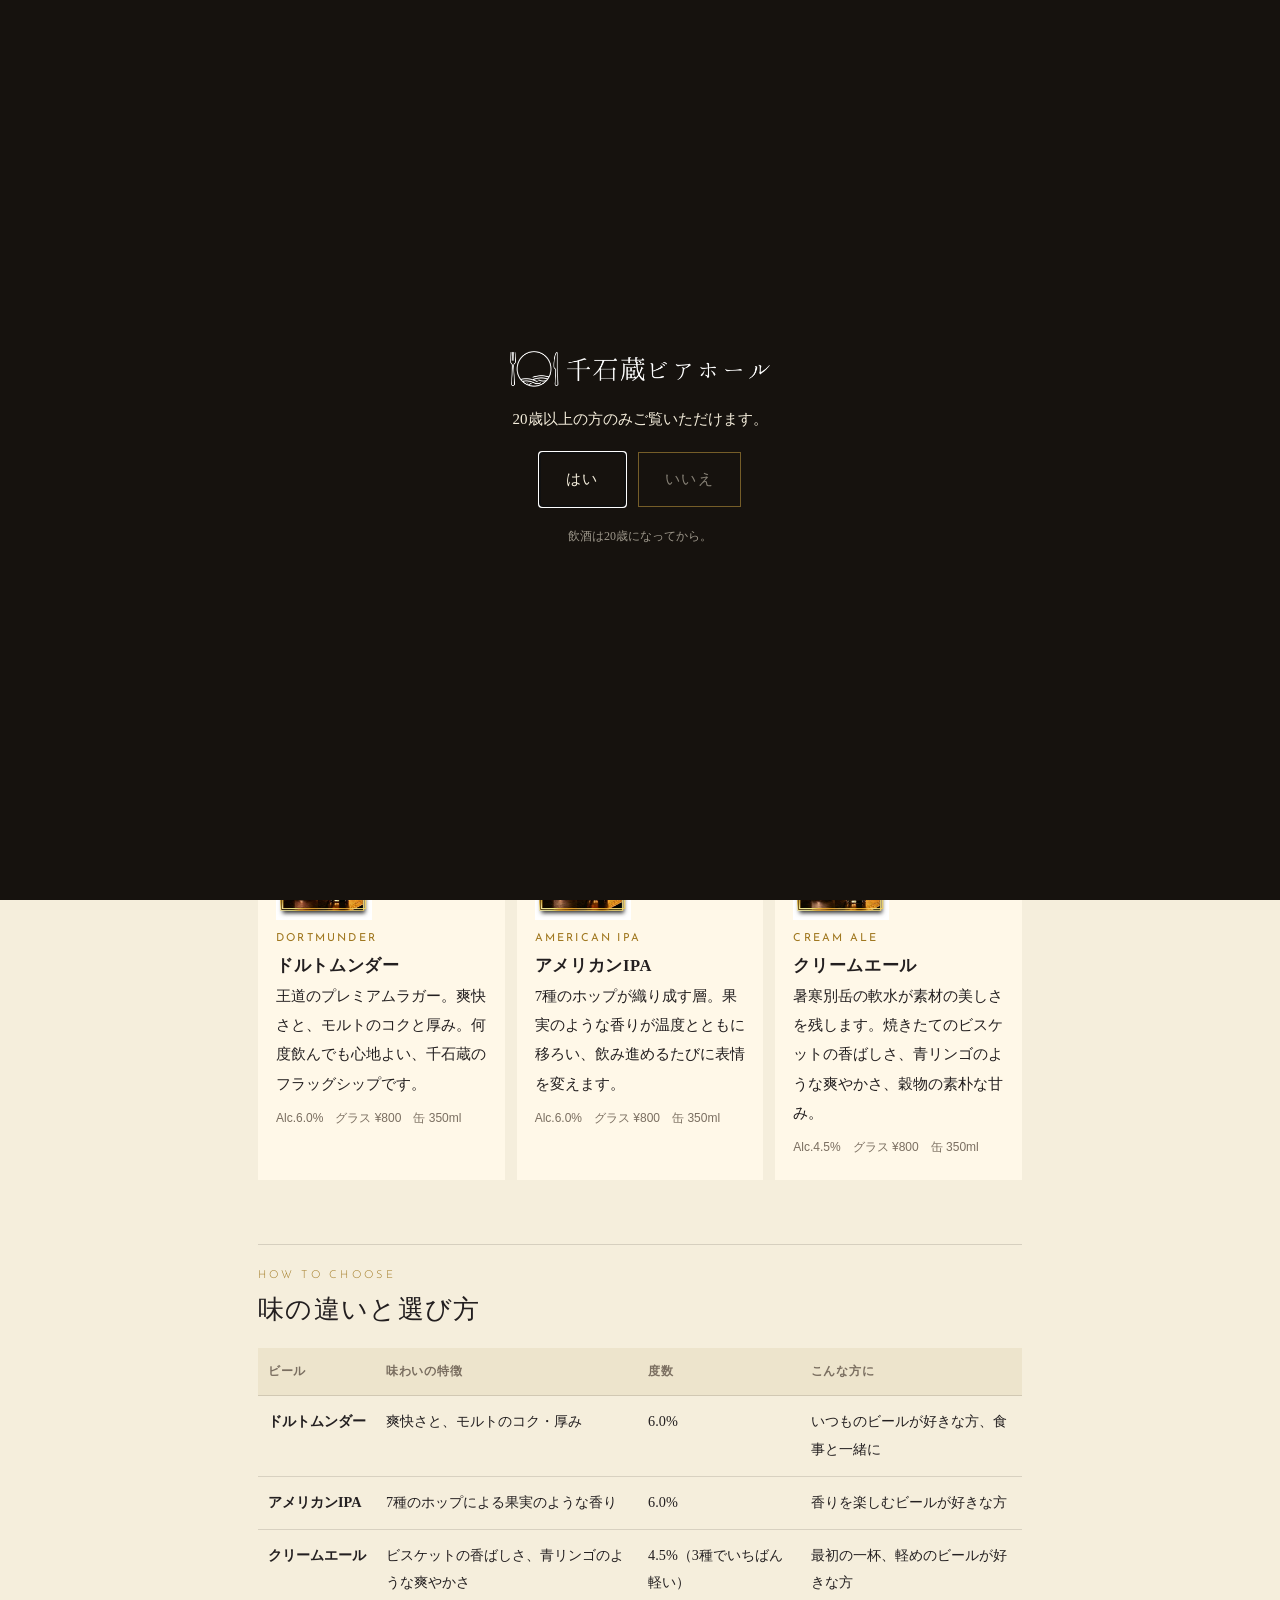
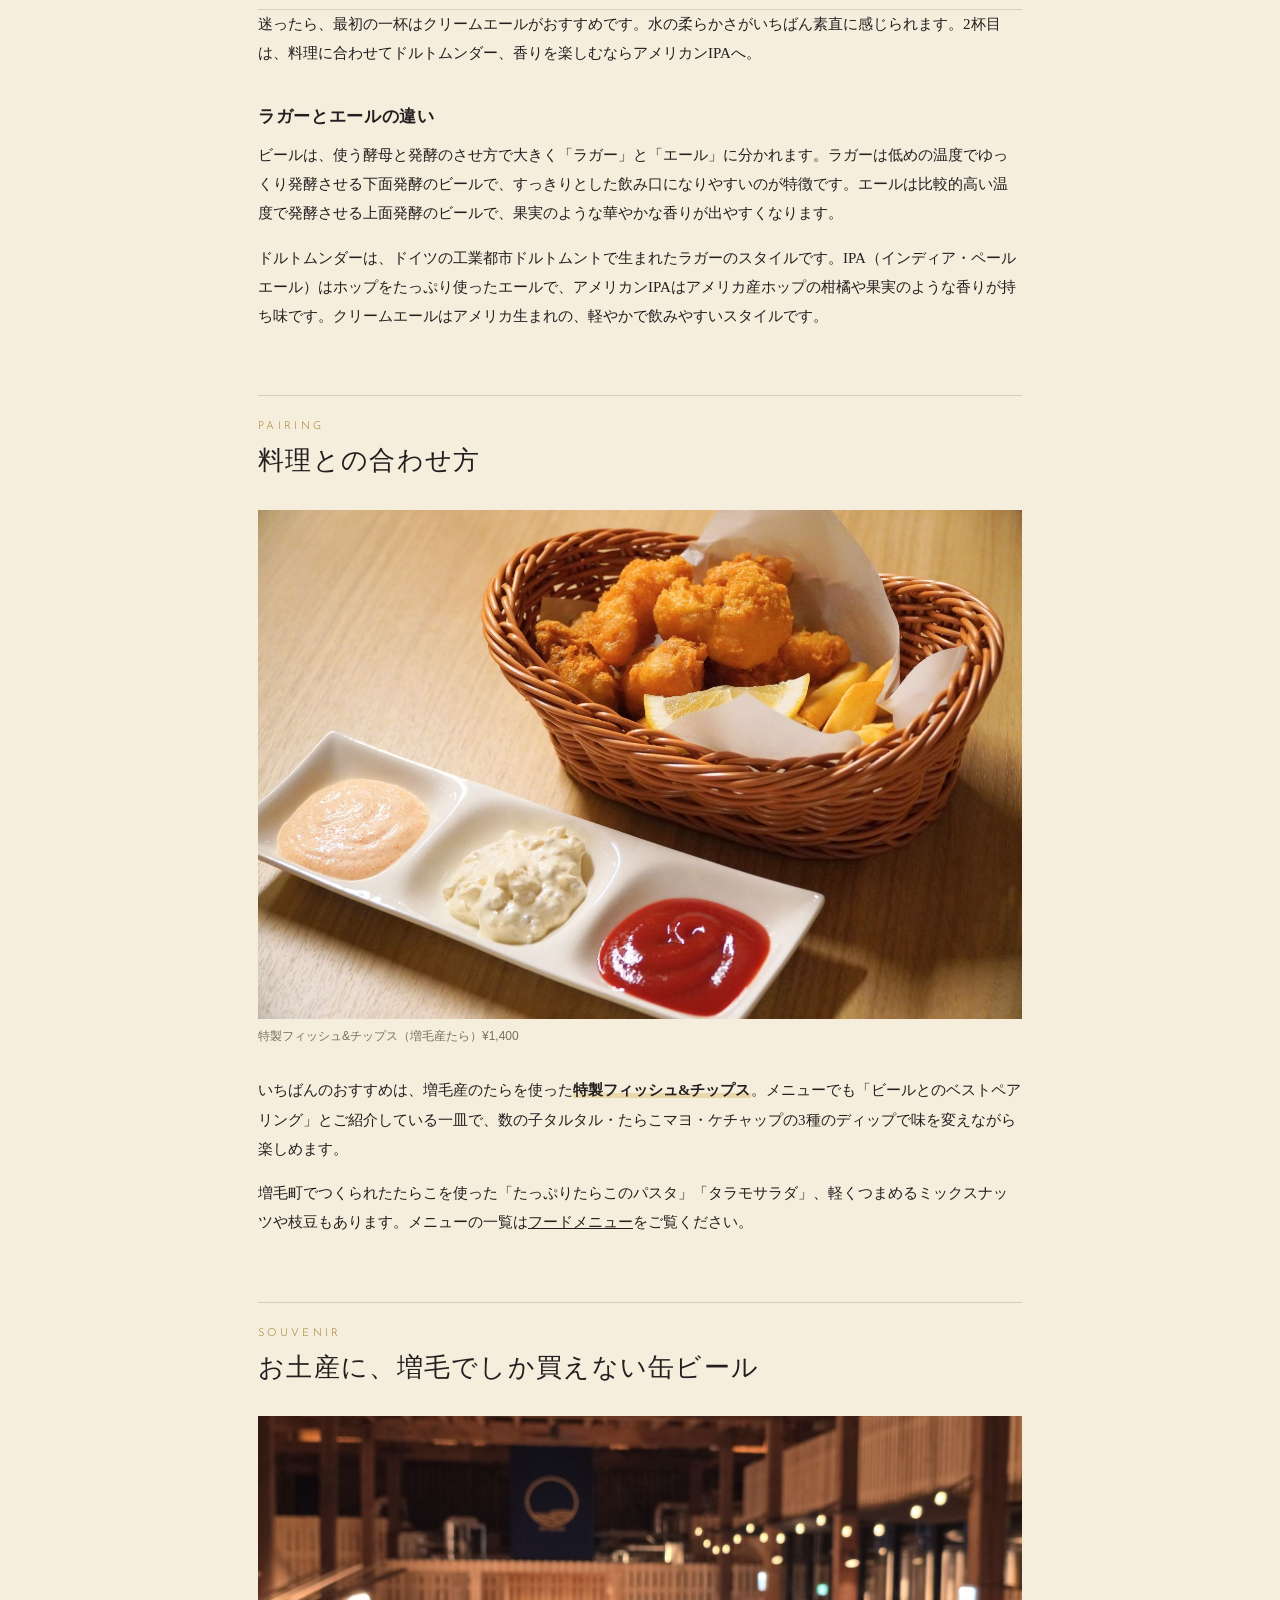
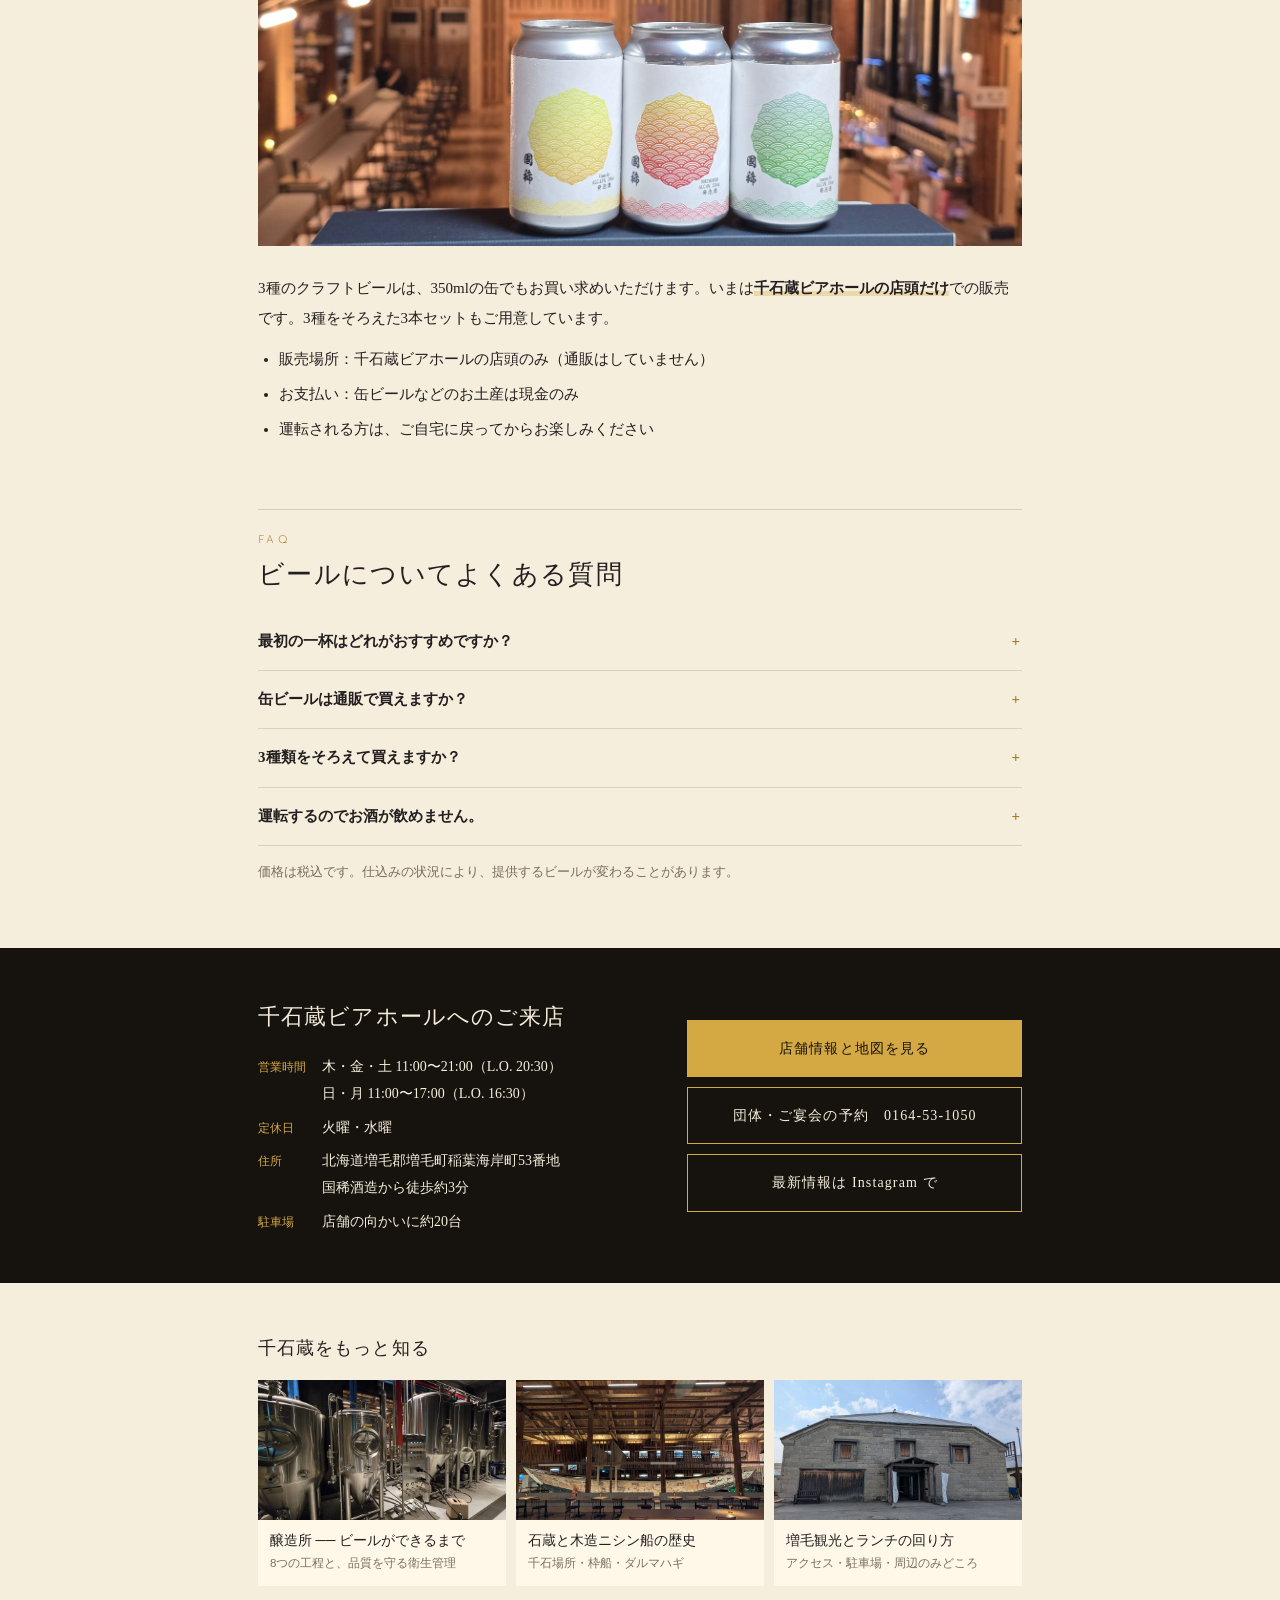
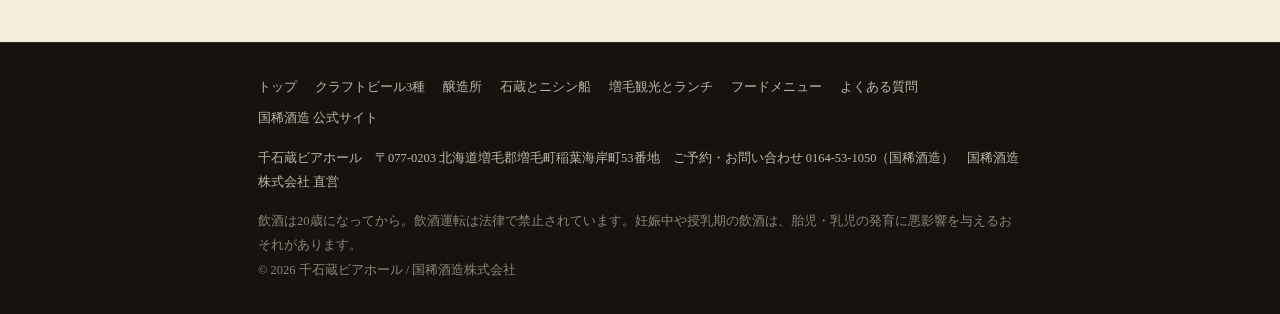
==== beer/index.html @ a8ae3a68 "下層ページ4枚（ビール・醸造所・石蔵の歴史・増毛観光）とトップからの入口を追加 Co-Authored-By: Claude Opus 5.5 <noreply@anthropic.com>" ====
<!DOCTYPE html>
<html lang="ja">
<head>
  <meta charset="UTF-8">
  <meta name="viewport" content="width=device-width, initial-scale=1.0">
  <title>千石蔵のクラフトビール3種の違いと選び方｜増毛の地ビール・お土産｜千石蔵ビアホール</title>
  <meta name="description" content="増毛町・千石蔵ビアホールのクラフトビール3種（ドルトムンダー・アメリカンIPA・クリームエール）の味の違いと選び方。ラガーとエールの違い、最初の一杯のおすすめ、フードとの合わせ方、お土産の缶ビール（店頭限定）まで。">
  <link rel="canonical" href="https://kunimare-craftbeer.com/beer/">
  <meta name="robots" content="noindex, nofollow, noimageindex">
  <meta name="theme-color" content="#16120e">
  <meta name="format-detection" content="telephone=no">
  <meta property="og:type" content="article">
  <meta property="og:site_name" content="千石蔵ビアホール">
  <meta property="og:locale" content="ja_JP">
  <meta property="og:url" content="https://kunimare-craftbeer.com/beer/">
  <meta property="og:title" content="千石蔵のクラフトビール3種の違いと選び方｜増毛の地ビール・お土産｜千石蔵ビアホール">
  <meta property="og:description" content="増毛町・千石蔵ビアホールのクラフトビール3種（ドルトムンダー・アメリカンIPA・クリームエール）の味の違いと選び方。ラガーとエールの違い、最初の一杯のおすすめ、フードとの合わせ方、お土産の缶ビール（店頭限定）まで。">
  <meta property="og:image" content="https://kunimare-craftbeer.com/img/pour-glass.jpg">
  <meta name="twitter:card" content="summary_large_image">
  <link rel="icon" type="image/png" sizes="48x48" href="../img/favicon-48.png">
  <link rel="apple-touch-icon" href="../img/apple-touch-icon.png">
  <script>try{if(sessionStorage.getItem('ageVerified'))document.documentElement.classList.add('age-ok')}catch(e){}</script>
  <link rel="preconnect" href="https://fonts.googleapis.com">
  <link rel="preconnect" href="https://fonts.gstatic.com" crossorigin>
  <link href="https://fonts.googleapis.com/css2?family=EB+Garamond:wght@400;500&family=Josefin+Sans:wght@300&display=swap" rel="stylesheet">
  <link rel="stylesheet" href="../css/sub.css">
  <script type="application/ld+json">
{
  "@context": "https://schema.org",
  "@graph": [
    {
      "@type": "Article",
      "@id": "https://kunimare-craftbeer.com/beer/#article",
      "headline": "千石蔵のクラフトビール3種 ── 味の違いと選び方",
      "description": "増毛町・千石蔵ビアホールのクラフトビール3種（ドルトムンダー・アメリカンIPA・クリームエール）の味の違いと選び方。ラガーとエールの違い、最初の一杯のおすすめ、フードとの合わせ方、お土産の缶ビール（店頭限定）まで。",
      "image": "https://kunimare-craftbeer.com/img/pour-glass.jpg",
      "inLanguage": "ja",
      "datePublished": "2026-10-27",
      "dateModified": "2026-10-27",
      "mainEntityOfPage": "https://kunimare-craftbeer.com/beer/",
      "author": {
        "@id": "https://kunimare-craftbeer.com/#kunimare"
      },
      "publisher": {
        "@id": "https://kunimare-craftbeer.com/#kunimare"
      },
      "about": {
        "@id": "https://kunimare-craftbeer.com/#beerhall"
      }
    },
    {
      "@type": "BreadcrumbList",
      "itemListElement": [
        {
          "@type": "ListItem",
          "position": 1,
          "name": "千石蔵ビアホール",
          "item": "https://kunimare-craftbeer.com/"
        },
        {
          "@type": "ListItem",
          "position": 2,
          "name": "千石蔵のクラフトビール3種の違いと選び方",
          "item": "https://kunimare-craftbeer.com/beer/"
        }
      ]
    },
    {
      "@type": "Organization",
      "@id": "https://kunimare-craftbeer.com/#kunimare",
      "name": "国稀酒造株式会社",
      "url": "https://www.kunimare.co.jp/"
    },
    {
      "@type": [
        "BarOrPub",
        "Brewery"
      ],
      "@id": "https://kunimare-craftbeer.com/#beerhall",
      "name": "千石蔵ビアホール",
      "url": "https://kunimare-craftbeer.com/",
      "telephone": "+81-164-53-1050",
      "address": {
        "@type": "PostalAddress",
        "postalCode": "077-0203",
        "addressRegion": "北海道",
        "addressLocality": "増毛郡増毛町",
        "streetAddress": "稲葉海岸町53番地",
        "addressCountry": "JP"
      }
    },
    {
      "@type": "FAQPage",
      "@id": "https://kunimare-craftbeer.com/beer/#faq",
      "mainEntity": [
        {
          "@type": "Question",
          "name": "最初の一杯はどれがおすすめですか？",
          "acceptedAnswer": {
            "@type": "Answer",
            "text": "迷ったらクリームエールをどうぞ。アルコール度数4.5%と3種でいちばん軽く、国稀の日本酒と同じ暑寒別岳の伏流水の柔らかさが感じられます。"
          }
        },
        {
          "@type": "Question",
          "name": "缶ビールは通販で買えますか？",
          "acceptedAnswer": {
            "@type": "Answer",
            "text": "現在、缶ビールは千石蔵ビアホールの店頭でのみ販売しています。お土産は現金でのお支払いです。"
          }
        },
        {
          "@type": "Question",
          "name": "3種類をそろえて買えますか？",
          "acceptedAnswer": {
            "@type": "Answer",
            "text": "3種をそろえた3本セットをご用意しています。"
          }
        },
        {
          "@type": "Question",
          "name": "運転するのでお酒が飲めません。",
          "acceptedAnswer": {
            "@type": "Answer",
            "text": "ソフトクリームやコーヒー、ソフトドリンクをご用意しています。缶ビールをお土産にお持ち帰りいただくのもおすすめです。"
          }
        }
      ]
    }
  ]
}
  </script>
</head>
<body>

<div id="age-gate" role="dialog" aria-modal="true" aria-label="年齢確認">
  <img src="../img/logo-white.png" width="493" height="67" alt="千石蔵ビアホール">
  <p>20歳以上の方のみご覧いただけます。</p>
  <div class="btns"><button type="button" id="age-yes">はい</button><button type="button" id="age-no">いいえ</button></div>
  <small>飲酒は20歳になってから。</small>
</div>

<header class="sub-header">
  <a class="sub-header__logo" href="../"><img src="../img/logo-white.png" width="493" height="67" alt="千石蔵ビアホール トップへ"></a>
  <nav class="sub-nav" id="sub-nav" aria-label="サイト内">
    <a href="../beer/" aria-current="page">クラフトビール3種</a>
    <a href="../brewery/">醸造所</a>
    <a href="../history/">石蔵とニシン船</a>
    <a href="../mashike/">増毛観光とランチ</a>
    <a href="../#shop">店舗情報</a>
  </nav>
  <button type="button" class="sub-burger" id="sub-burger" aria-label="メニューを開く" aria-expanded="false" aria-controls="sub-nav"><span></span><span></span><span></span></button>
</header>

<main>
<section class="sub-hero">
  <img src="../img/pour-glass.jpg" alt="" width="1600" height="900" fetchpriority="high">
  <div class="sub-hero__inner">
    <p class="sub-hero__label">Craft Beer</p>
    <h1>千石蔵のクラフトビール3種<br>味の違いと選び方<small>ドルトムンダー・アメリカンIPA・クリームエール</small></h1>
  </div>
</section>

<nav class="crumb" aria-label="パンくずリスト">
  <ol><li><a href="../">千石蔵ビアホール</a></li><li aria-current="page">クラフトビール3種</li></ol>
</nav>

<article class="article">
<p class="lead">千石蔵ビアホールのクラフトビールは、店内の醸造所で仕込んでいる3種類です。どれも国稀の日本酒と同じ<strong>暑寒別岳の伏流水</strong>で醸しています。このページでは、3種の味の違いと選び方、料理との合わせ方、お土産の缶ビールをまとめました。</p>

<h2><span class="en">Three Beers</span>3種のクラフトビール</h2>
<div class="beer3">
  <article>
    <img src="../img/label-dortmunder.png" width="378" height="378" alt="ドルトムンダーのラベル" loading="lazy">
    <p class="style">Dortmunder</p>
    <h3>ドルトムンダー</h3>
    <p>王道のプレミアムラガー。爽快さと、モルトのコクと厚み。何度飲んでも心地よい、千石蔵のフラッグシップです。</p>
    <p class="spec">Alc.6.0%　グラス ¥800　缶 350ml</p>
  </article>
  <article>
    <img src="../img/label-ipa.png" width="378" height="378" alt="アメリカンIPAのラベル" loading="lazy">
    <p class="style">American IPA</p>
    <h3>アメリカンIPA</h3>
    <p>7種のホップが織り成す層。果実のような香りが温度とともに移ろい、飲み進めるたびに表情を変えます。</p>
    <p class="spec">Alc.6.0%　グラス ¥800　缶 350ml</p>
  </article>
  <article>
    <img src="../img/label-cream-ale.png" width="378" height="378" alt="クリームエールのラベル" loading="lazy">
    <p class="style">Cream Ale</p>
    <h3>クリームエール</h3>
    <p>暑寒別岳の軟水が素材の美しさを残します。焼きたてのビスケットの香ばしさ、青リンゴのような爽やかさ、穀物の素朴な甘み。</p>
    <p class="spec">Alc.4.5%　グラス ¥800　缶 350ml</p>
  </article>
</div>

<h2><span class="en">How to Choose</span>味の違いと選び方</h2>
<table class="tbl tbl--stack">
  <thead><tr><th>ビール</th><th>味わいの特徴</th><th>度数</th><th>こんな方に</th></tr></thead>
  <tbody>
    <tr><th>ドルトムンダー</th><td data-l="特徴">爽快さと、モルトのコク・厚み</td><td data-l="度数">6.0%</td><td data-l="こんな方に">いつものビールが好きな方、食事と一緒に</td></tr>
    <tr><th>アメリカンIPA</th><td data-l="特徴">7種のホップによる果実のような香り</td><td data-l="度数">6.0%</td><td data-l="こんな方に">香りを楽しむビールが好きな方</td></tr>
    <tr><th>クリームエール</th><td data-l="特徴">ビスケットの香ばしさ、青リンゴのような爽やかさ</td><td data-l="度数">4.5%（3種でいちばん軽い）</td><td data-l="こんな方に">最初の一杯、軽めのビールが好きな方</td></tr>
  </tbody>
</table>
<p>迷ったら、最初の一杯はクリームエールがおすすめです。水の柔らかさがいちばん素直に感じられます。2杯目は、料理に合わせてドルトムンダー、香りを楽しむならアメリカンIPAへ。</p>

<h3>ラガーとエールの違い</h3>
<p>ビールは、使う酵母と発酵のさせ方で大きく「ラガー」と「エール」に分かれます。ラガーは低めの温度でゆっくり発酵させる下面発酵のビールで、すっきりとした飲み口になりやすいのが特徴です。エールは比較的高い温度で発酵させる上面発酵のビールで、果実のような華やかな香りが出やすくなります。</p>
<p>ドルトムンダーは、ドイツの工業都市ドルトムントで生まれたラガーのスタイルです。IPA（インディア・ペールエール）はホップをたっぷり使ったエールで、アメリカンIPAはアメリカ産ホップの柑橘や果実のような香りが持ち味です。クリームエールはアメリカ生まれの、軽やかで飲みやすいスタイルです。</p>

<h2><span class="en">Pairing</span>料理との合わせ方</h2>
<figure>
  <img src="../img/fish-and-chips-table.jpg" width="1500" height="1000" alt="増毛産たらの特製フィッシュ&amp;チップスと3種のディップ" loading="lazy">
  <figcaption>特製フィッシュ&amp;チップス（増毛産たら）¥1,400</figcaption>
</figure>
<p>いちばんのおすすめは、増毛産のたらを使った<strong>特製フィッシュ&amp;チップス</strong>。メニューでも「ビールとのベストペアリング」とご紹介している一皿で、数の子タルタル・たらこマヨ・ケチャップの3種のディップで味を変えながら楽しめます。</p>
<p>増毛町でつくられたたらこを使った「たっぷりたらこのパスタ」「タラモサラダ」、軽くつまめるミックスナッツや枝豆もあります。メニューの一覧は<a href="../#food">フードメニュー</a>をご覧ください。</p>

<h2><span class="en">Souvenir</span>お土産に、増毛でしか買えない缶ビール</h2>
<figure>
  <img src="../img/can-3set.jpg" width="1600" height="901" alt="千石蔵ビアホールの店内を背に並ぶ国稀クラフトビール350ml缶3種" loading="lazy">
</figure>
<p>3種のクラフトビールは、350mlの缶でもお買い求めいただけます。いまは<strong>千石蔵ビアホールの店頭だけ</strong>での販売です。3種をそろえた3本セットもご用意しています。</p>
<ul class="dots">
  <li>販売場所：千石蔵ビアホールの店頭のみ（通販はしていません）</li>
  <li>お支払い：缶ビールなどのお土産は現金のみ</li>
  <li>運転される方は、ご自宅に戻ってからお楽しみください</li>
</ul>

<h2><span class="en">FAQ</span>ビールについてよくある質問</h2>
<div class="qa">
  <details><summary>最初の一杯はどれがおすすめですか？</summary><p>迷ったらクリームエールをどうぞ。アルコール度数4.5%と3種でいちばん軽く、国稀の日本酒と同じ暑寒別岳の伏流水の柔らかさが感じられます。</p></details>
  <details><summary>缶ビールは通販で買えますか？</summary><p>現在、缶ビールは千石蔵ビアホールの店頭でのみ販売しています。お土産は現金でのお支払いです。</p></details>
  <details><summary>3種類をそろえて買えますか？</summary><p>3種をそろえた3本セットをご用意しています。</p></details>
  <details><summary>運転するのでお酒が飲めません。</summary><p>ソフトクリームやコーヒー、ソフトドリンクをご用意しています。缶ビールをお土産にお持ち帰りいただくのもおすすめです。</p></details>
</div>

<p class="note">価格は税込です。仕込みの状況により、提供するビールが変わることがあります。</p>
</article>

<section class="visit" aria-labelledby="visit-title">
  <div class="visit__inner">
    <div>
      <h2 id="visit-title">千石蔵ビアホールへのご来店</h2>
      <dl>
        <dt>営業時間</dt><dd>木・金・土 11:00〜21:00（L.O. 20:30）<br>日・月 11:00〜17:00（L.O. 16:30）</dd>
        <dt>定休日</dt><dd>火曜・水曜</dd>
        <dt>住所</dt><dd>北海道増毛郡増毛町稲葉海岸町53番地<br>国稀酒造から徒歩約3分</dd>
        <dt>駐車場</dt><dd>店舗の向かいに約20台</dd>
      </dl>
    </div>
    <div class="visit__btns">
      <a class="btn btn--fill" href="../#shop">店舗情報と地図を見る</a>
      <a class="btn" href="tel:0164531050">団体・ご宴会の予約　0164-53-1050</a>
      <a class="btn" href="https://www.instagram.com/sengokura_bierhall/" target="_blank" rel="noopener">最新情報は Instagram で</a>
    </div>
  </div>
</section>

<section class="related" aria-labelledby="related-title">
  <h2 id="related-title">千石蔵をもっと知る</h2>
  <ul>
    <li><a href="../brewery/"><img src="../img/brewery-1886.jpg" alt="" width="640" height="360" loading="lazy"><span>醸造所 ── ビールができるまで<small>8つの工程と、品質を守る衛生管理</small></span></a></li>
    <li><a href="../history/"><img src="../img/space-herring-boat.jpg" alt="" width="640" height="360" loading="lazy"><span>石蔵と木造ニシン船の歴史<small>千石場所・枠船・ダルマハギ</small></span></a></li>
    <li><a href="../mashike/"><img src="../img/space-exterior.jpg" alt="" width="640" height="360" loading="lazy"><span>増毛観光とランチの回り方<small>アクセス・駐車場・周辺のみどころ</small></span></a></li>
  </ul>
</section>
</main>

<footer class="sub-footer">
  <div class="sub-footer__inner">
    <nav aria-label="フッター">
      <a href="../">トップ</a>
      <a href="../beer/">クラフトビール3種</a>
      <a href="../brewery/">醸造所</a>
      <a href="../history/">石蔵とニシン船</a>
      <a href="../mashike/">増毛観光とランチ</a>
      <a href="../#food">フードメニュー</a>
      <a href="../#faq">よくある質問</a>
      <a href="https://kunimare.co.jp" target="_blank" rel="noopener">国稀酒造 公式サイト</a>
    </nav>
    <p>千石蔵ビアホール　〒077-0203 北海道増毛郡増毛町稲葉海岸町53番地　ご予約・お問い合わせ 0164-53-1050（国稀酒造）　国稀酒造株式会社 直営</p>
    <p class="legal">飲酒は20歳になってから。飲酒運転は法律で禁止されています。妊娠中や授乳期の飲酒は、胎児・乳児の発育に悪影響を与えるおそれがあります。<br>© 2026 千石蔵ビアホール / 国稀酒造株式会社</p>
  </div>
</footer>
<script src="../js/sub.js"></script>
</body>
</html>
---- css/sub.css ----
/* 下層ページ（beer / brewery / history / mashike）共通。色と書体はトップの :root に合わせる */
*, *::before, *::after { box-sizing: border-box; margin: 0; padding: 0; }
html { font-size: 15px; scroll-behavior: smooth; }
:root {
  --cream: #f5eedc;
  --cream-dark: #ede4cc;
  --ink: #231f20;
  --ink-mid: #3a3228;
  --ink-light: #7a6e60;
  --gold: #d4a843;
  --gold-dark: #a07820;
  --panel-dark: #16120e;
  --f-serif: 'Hiragino Mincho ProN', 'Yu Mincho', '游明朝', 'MS Mincho', serif;
  --f-display: 'EB Garamond', 'Hiragino Mincho ProN', Georgia, serif;
  --f-label: 'Josefin Sans', 'Gill Sans', 'Optima', sans-serif;
  --f-sans: '游ゴシック体', 'Yu Gothic', 'Hiragino Kaku Gothic ProN', sans-serif;
  --inner: 860px;
  --pad-x: clamp(16px, 5vw, 48px);
}
body {
  font-family: var(--f-serif);
  background: var(--cream);
  color: var(--ink);
  line-height: 1.95;
  overflow-x: hidden;
  -webkit-font-smoothing: antialiased;
}
img { max-width: 100%; height: auto; display: block; }
a { color: inherit; }
button { border: none; background: none; cursor: pointer; font: inherit; color: inherit; }

/* ── header ── */
.sub-header {
  position: sticky; top: 0; z-index: 50;
  display: flex; align-items: center; justify-content: space-between; gap: 16px;
  padding: 12px var(--pad-x);
  background: rgba(22,18,14,.96);
  color: var(--cream);
}
.sub-header__logo img { width: 170px; }
.sub-nav { display: flex; gap: 22px; font-size: 13px; letter-spacing: .08em; }
.sub-nav a { text-decoration: none; opacity: .85; }
.sub-nav a:hover, .sub-nav a[aria-current="page"] { opacity: 1; color: var(--gold); }
.sub-burger { display: none; width: 40px; height: 40px; position: relative; }
.sub-burger span { position: absolute; left: 9px; right: 9px; height: 1px; background: var(--cream); transition: transform .3s, opacity .3s; }
.sub-burger span:nth-child(1) { top: 13px; } .sub-burger span:nth-child(2) { top: 20px; } .sub-burger span:nth-child(3) { top: 27px; }
.menu-open .sub-burger span:nth-child(1) { transform: translateY(7px) rotate(45deg); }
.menu-open .sub-burger span:nth-child(2) { opacity: 0; }
.menu-open .sub-burger span:nth-child(3) { transform: translateY(-7px) rotate(-45deg); }
@media (max-width: 860px) {
  .sub-burger { display: block; }
  .sub-nav {
    display: none; position: absolute; top: 100%; left: 0; right: 0;
    flex-direction: column; gap: 0; background: var(--panel-dark); padding: 8px var(--pad-x) 20px;
  }
  .menu-open .sub-nav { display: flex; }
  .sub-nav a { padding: 12px 0; border-bottom: 1px solid rgba(245,238,220,.12); font-size: 15px; }
}

/* ── hero ── */
.sub-hero { position: relative; min-height: 46vh; display: flex; align-items: flex-end; color: var(--cream); background: var(--panel-dark); }
.sub-hero img { position: absolute; inset: 0; width: 100%; height: 100%; object-fit: cover; opacity: .55; }
.sub-hero__inner { position: relative; width: 100%; max-width: var(--inner); margin: 0 auto; padding: 96px var(--pad-x) 40px; }
.sub-hero__label { font-family: var(--f-label); font-weight: 300; font-size: 11px; letter-spacing: .3em; text-transform: uppercase; color: var(--gold); }
.sub-hero h1 { font-weight: 500; font-size: clamp(24px, 4.4vw, 38px); line-height: 1.5; letter-spacing: .06em; margin-top: 10px; }
.sub-hero h1 small { display: block; font-size: .5em; letter-spacing: .1em; opacity: .85; margin-top: 6px; }

/* ── breadcrumb ── */
.crumb { max-width: var(--inner); margin: 0 auto; padding: 14px var(--pad-x) 0; font-family: var(--f-sans); font-size: 12px; color: var(--ink-light); }
.crumb ol { list-style: none; display: flex; flex-wrap: wrap; gap: 4px; }
.crumb li + li::before { content: "›"; margin-right: 4px; }
.crumb a { text-decoration: none; border-bottom: 1px solid rgba(160,120,32,.4); }

/* ── article ── */
.article { max-width: var(--inner); margin: 0 auto; padding: 32px var(--pad-x) 64px; }
.article .lead { font-size: 1.12rem; line-height: 2.05; margin-bottom: 8px; }
.article h2 {
  font-weight: 500; font-size: clamp(20px, 3vw, 26px); line-height: 1.55; letter-spacing: .05em;
  margin: 64px 0 18px; padding-top: 22px; border-top: 1px solid rgba(35,31,32,.15);
}
.article h2 .en { display: block; font-family: var(--f-label); font-weight: 300; font-size: 11px; letter-spacing: .3em; text-transform: uppercase; color: var(--gold-dark); margin-bottom: 6px; }
.article h3 { font-weight: 600; font-size: 1.1rem; margin: 32px 0 8px; letter-spacing: .04em; }
.article p + p { margin-top: 1em; }
.article ul.dots, .article ol.steps { margin: 12px 0 0 1.4em; }
.article ul.dots li, .article ol.steps li { margin-top: 6px; }
.article figure { margin: 28px 0; }
.article figcaption { font-family: var(--f-sans); font-size: 12px; color: var(--ink-light); margin-top: 6px; }
.article .two-img { display: grid; grid-template-columns: 1fr 1fr; gap: 8px; margin: 28px 0; }
.article .two-img figure { margin: 0; }
.article .note { font-family: var(--f-sans); font-size: 12.5px; color: var(--ink-light); margin-top: 14px; }
.article strong { font-weight: 600; background: linear-gradient(transparent 70%, rgba(212,168,67,.32) 70%); }

/* 表：スマホでは横スクロールにせず縦積み */
.tbl { width: 100%; border-collapse: collapse; margin-top: 16px; font-size: .95rem; }
.tbl th, .tbl td { border-bottom: 1px solid rgba(35,31,32,.14); padding: 12px 10px; text-align: left; vertical-align: top; }
.tbl thead th { font-family: var(--f-sans); font-size: 12px; font-weight: 600; color: var(--ink-light); letter-spacing: .06em; background: var(--cream-dark); }
.tbl tbody th { font-weight: 600; white-space: nowrap; }
@media (max-width: 640px) {
  .tbl--stack thead { display: none; }
  .tbl--stack tr { display: block; padding: 10px 0; border-bottom: 1px solid rgba(35,31,32,.14); }
  .tbl--stack th, .tbl--stack td { display: block; border: 0; padding: 3px 0; white-space: normal; }
  .tbl--stack td[data-l]::before { content: attr(data-l) "："; font-family: var(--f-sans); font-size: 12px; color: var(--ink-light); }
  .article .two-img { grid-template-columns: 1fr; }
}

/* 工程 */
.flow { list-style: none; counter-reset: flow; margin-top: 18px; }
.flow li { counter-increment: flow; position: relative; padding: 14px 0 14px 54px; border-bottom: 1px solid rgba(35,31,32,.12); }
.flow li::before {
  content: counter(flow, decimal-leading-zero); position: absolute; left: 0; top: 14px;
  font-family: var(--f-display); font-size: 24px; line-height: 1; color: var(--gold-dark);
}
.flow b { font-weight: 600; }
.flow .tmp { font-family: var(--f-sans); font-size: 12px; color: var(--ink-light); margin-left: 6px; }
.flow .divide { background: rgba(212,168,67,.14); padding-right: 10px; }

/* 数字 */
.nums { display: grid; grid-template-columns: repeat(auto-fit, minmax(170px, 1fr)); gap: 10px; margin-top: 18px; }
.num { background: var(--panel-dark); color: var(--cream); padding: 18px 16px; }
.num b { display: block; font-family: var(--f-display); font-weight: 500; font-size: 28px; color: var(--gold); line-height: 1.2; }
.num span { font-size: 13px; }

/* ビールのカード */
.beer3 { display: grid; grid-template-columns: repeat(3, 1fr); gap: 12px; margin-top: 18px; }
.beer3 article { background: #fff8e8; padding: 20px 18px; }
.beer3 img { width: 96px; margin-bottom: 8px; }
.beer3 h3 { margin: 0; }
.beer3 .style { font-family: var(--f-label); font-size: 11px; letter-spacing: .2em; text-transform: uppercase; color: var(--gold-dark); }
.beer3 .spec { font-family: var(--f-sans); font-size: 12px; color: var(--ink-light); margin-top: 8px; }
@media (max-width: 760px) { .beer3 { grid-template-columns: 1fr; } }

/* 回り方 */
.route { list-style: none; margin-top: 18px; border-left: 2px solid var(--gold); padding-left: 22px; }
.route li { position: relative; padding-bottom: 22px; }
.route li::before { content: ""; position: absolute; left: -29px; top: 9px; width: 12px; height: 12px; border-radius: 50%; background: var(--cream); border: 2px solid var(--gold-dark); }
.route li.here::before { background: var(--gold); }
.route b { font-weight: 600; }

/* よくある質問 */
.qa details { border-bottom: 1px solid rgba(35,31,32,.14); padding: 14px 0; }
.qa summary { cursor: pointer; font-weight: 600; list-style: none; padding-right: 24px; position: relative; }
.qa summary::-webkit-details-marker { display: none; }
.qa summary::after { content: "+"; position: absolute; right: 2px; top: 0; color: var(--gold-dark); }
.qa details[open] summary::after { content: "−"; }
.qa details p { margin-top: 8px; }

/* 来店案内（各ページの終わり＝転換先） */
.visit { background: var(--panel-dark); color: var(--cream); }
.visit__inner { max-width: var(--inner); margin: 0 auto; padding: 48px var(--pad-x); display: grid; grid-template-columns: 1.2fr 1fr; gap: 28px; align-items: center; }
.visit h2 { font-weight: 500; font-size: 22px; letter-spacing: .05em; }
.visit dl { display: grid; grid-template-columns: auto 1fr; gap: 6px 16px; margin-top: 14px; font-size: 14px; }
.visit dt { color: var(--gold); font-family: var(--f-sans); font-size: 12px; padding-top: 3px; }
.visit__btns { display: grid; gap: 10px; }
.btn { display: block; text-align: center; text-decoration: none; padding: 14px 16px; border: 1px solid var(--gold); letter-spacing: .08em; font-size: 14px; }
.btn--fill { background: var(--gold); color: var(--panel-dark); }
.btn:hover { background: rgba(212,168,67,.18); }
.btn--fill:hover { background: #e8c668; }
@media (max-width: 760px) { .visit__inner { grid-template-columns: 1fr; } }

/* 関連ページ（テーマのまとまりを内部リンクでつなぐ） */
.related { max-width: var(--inner); margin: 0 auto; padding: 48px var(--pad-x) 56px; }
.related h2 { font-weight: 500; font-size: 18px; letter-spacing: .06em; margin-bottom: 14px; }
.related ul { list-style: none; display: grid; grid-template-columns: repeat(auto-fit, minmax(190px, 1fr)); gap: 10px; }
.related a { display: block; text-decoration: none; background: #fff8e8; height: 100%; }
.related img { aspect-ratio: 16 / 9; object-fit: cover; width: 100%; }
.related span { display: block; padding: 10px 12px 14px; font-size: 14px; line-height: 1.6; }
.related small { display: block; font-family: var(--f-sans); font-size: 11.5px; color: var(--ink-light); margin-top: 2px; }
.related a:hover span { color: var(--gold-dark); }

/* footer */
.sub-footer { background: var(--panel-dark); color: rgba(245,238,220,.75); font-size: 12.5px; border-top: 1px solid rgba(245,238,220,.1); }
.sub-footer__inner { max-width: var(--inner); margin: 0 auto; padding: 32px var(--pad-x); }
.sub-footer nav { display: flex; flex-wrap: wrap; gap: 6px 18px; margin-bottom: 16px; }
.sub-footer a { text-decoration: none; }
.sub-footer a:hover { color: var(--gold); }
.sub-footer .legal { margin-top: 14px; opacity: .7; }

/* 年齢確認（トップと同じ sessionStorage の ageVerified を見る） */
#age-gate {
  position: fixed; inset: 0; z-index: 100; background: var(--panel-dark); color: var(--cream);
  display: flex; flex-direction: column; align-items: center; justify-content: center; gap: 18px; padding: 24px; text-align: center;
}
#age-gate img { width: 260px; max-width: calc(100vw - 48px); }
#age-gate .btns { display: flex; gap: 12px; }
#age-gate button { border: 1px solid var(--gold); padding: 12px 26px; letter-spacing: .1em; }
#age-gate button + button { opacity: .5; }
#age-gate small { font-size: 12px; opacity: .6; }
.age-ok #age-gate { display: none; }
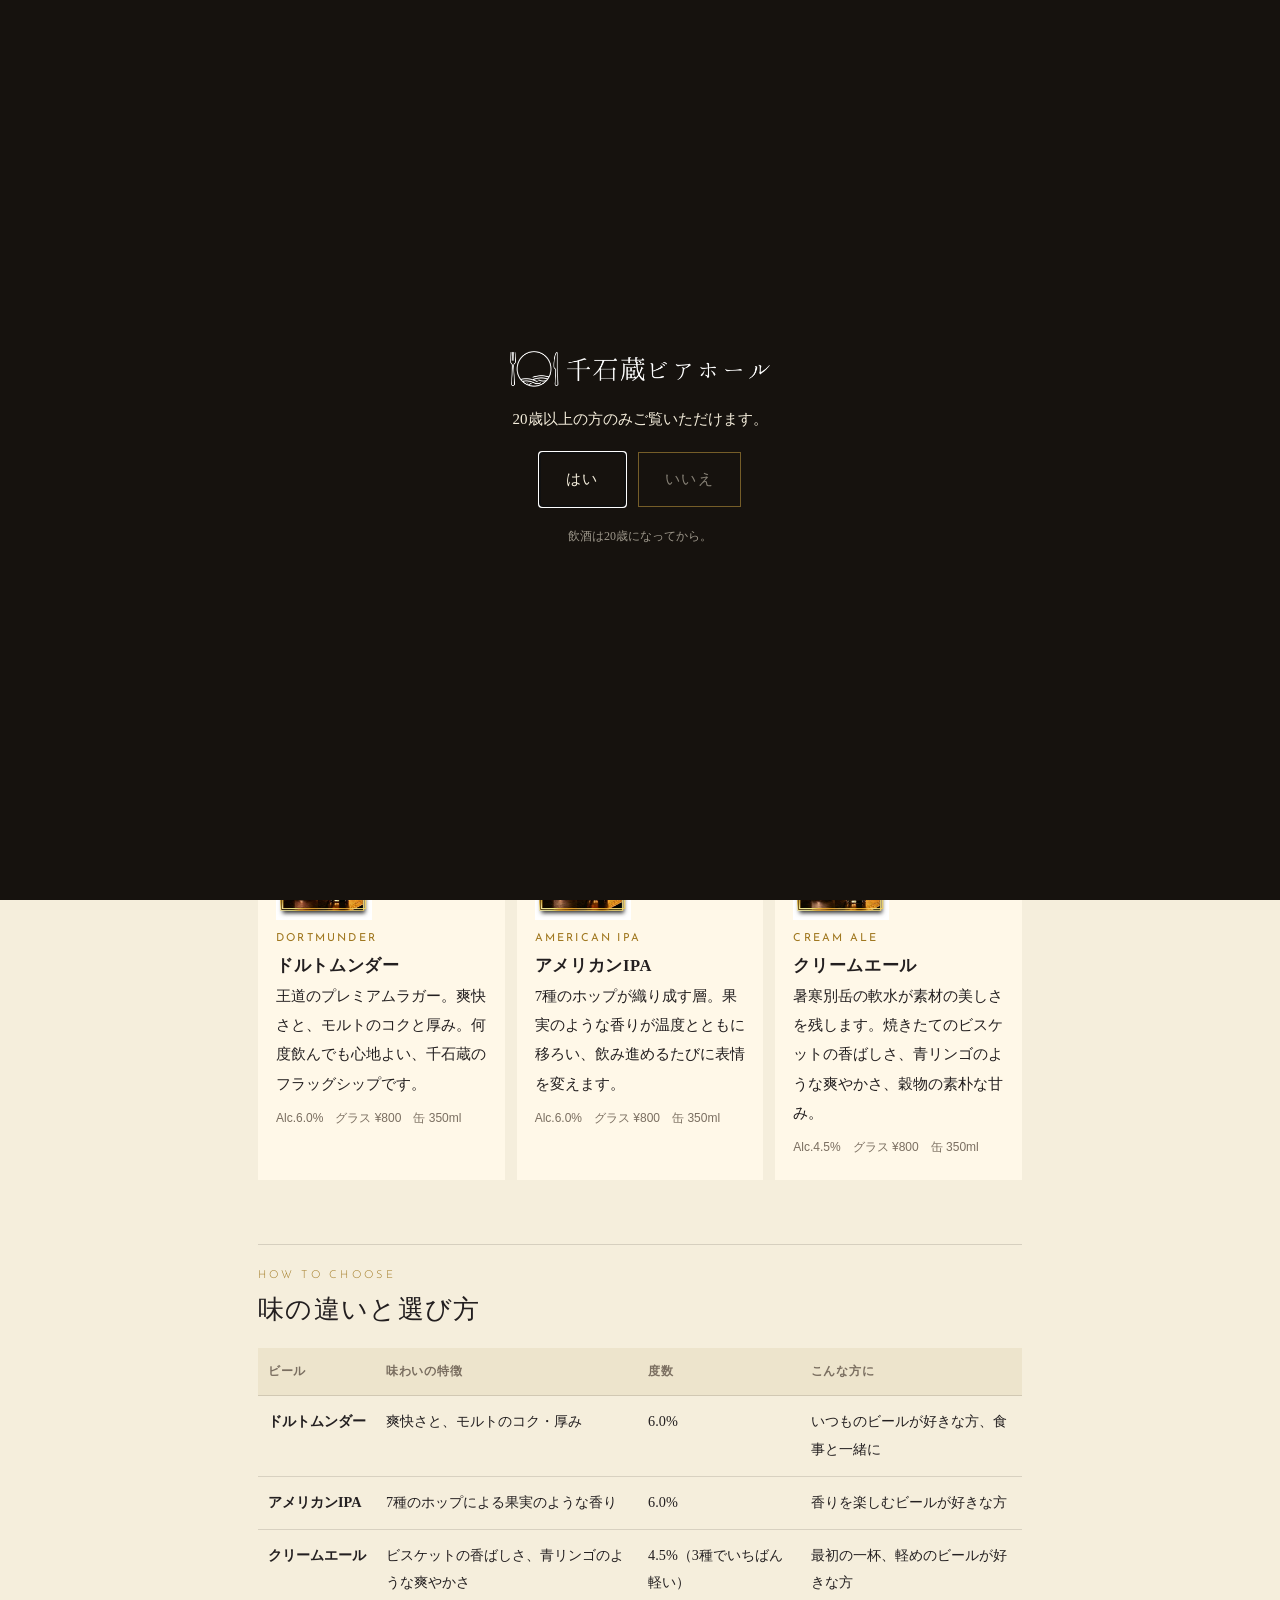
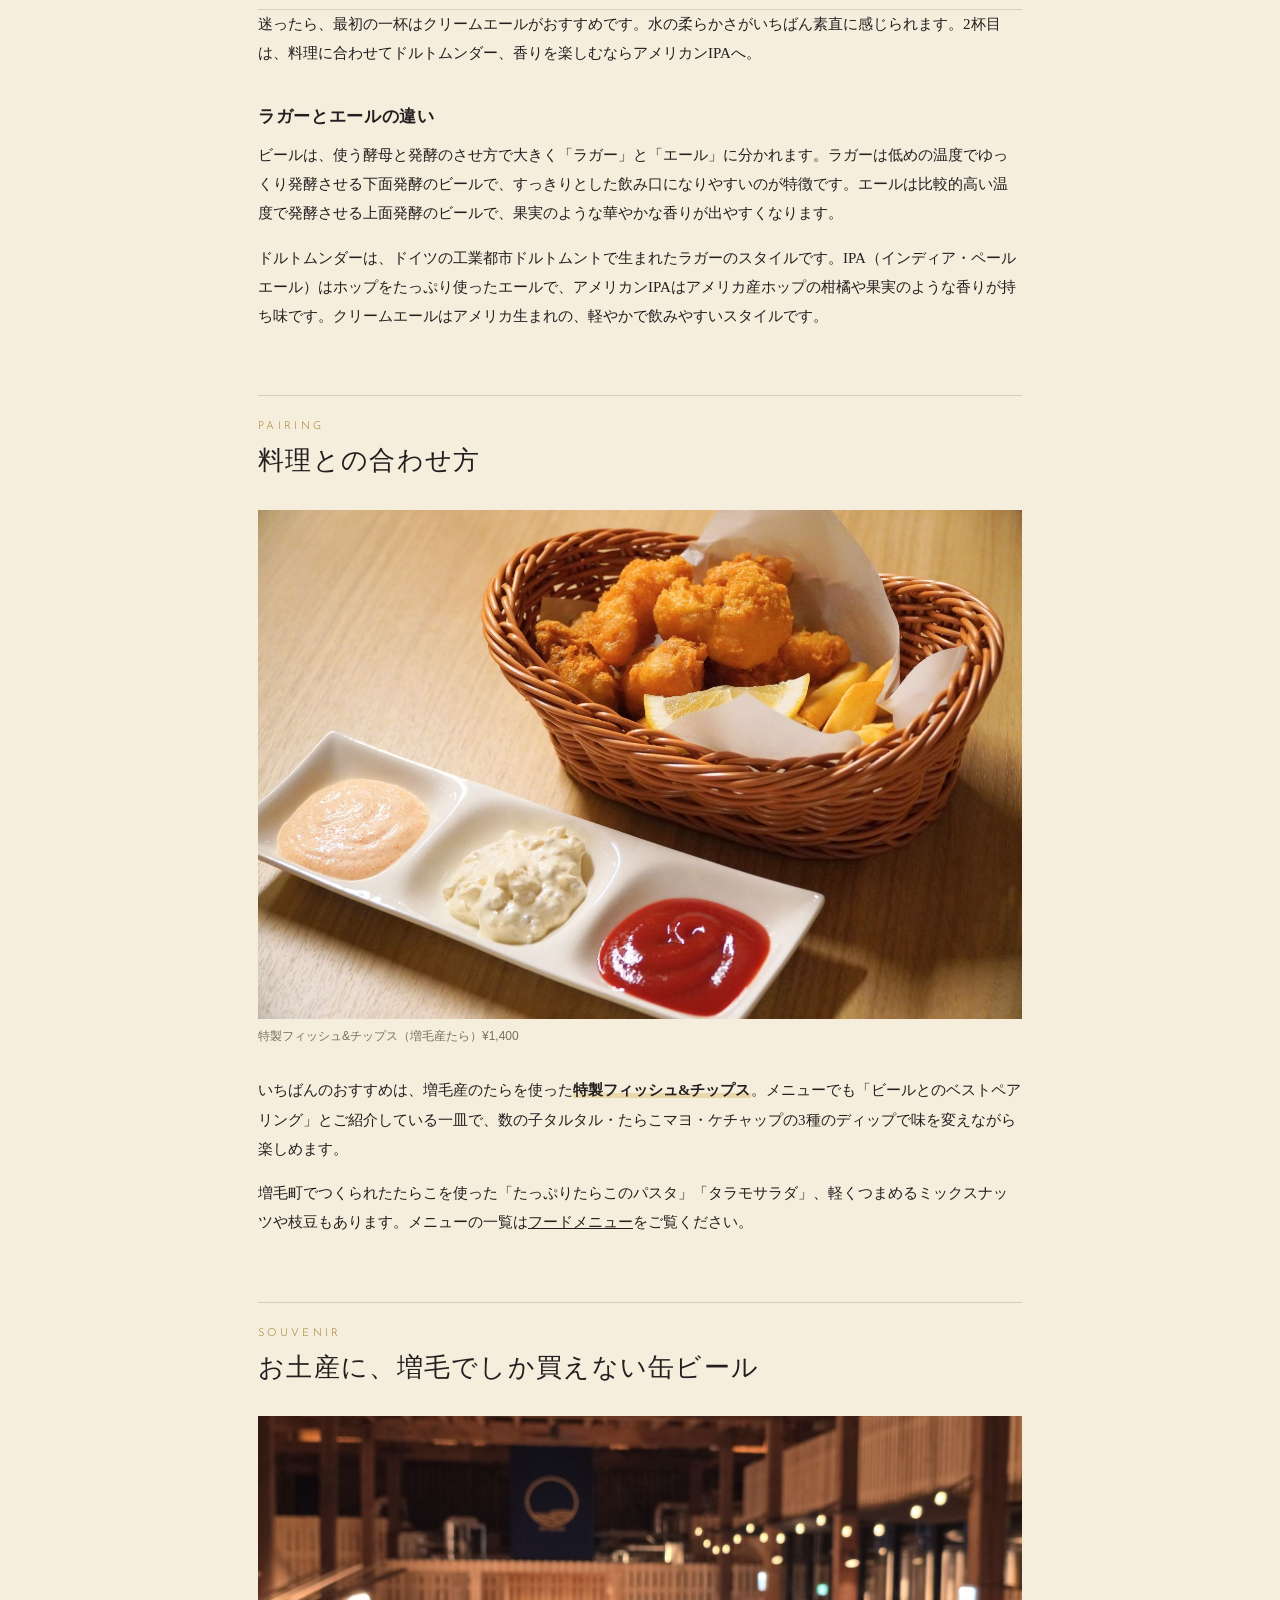
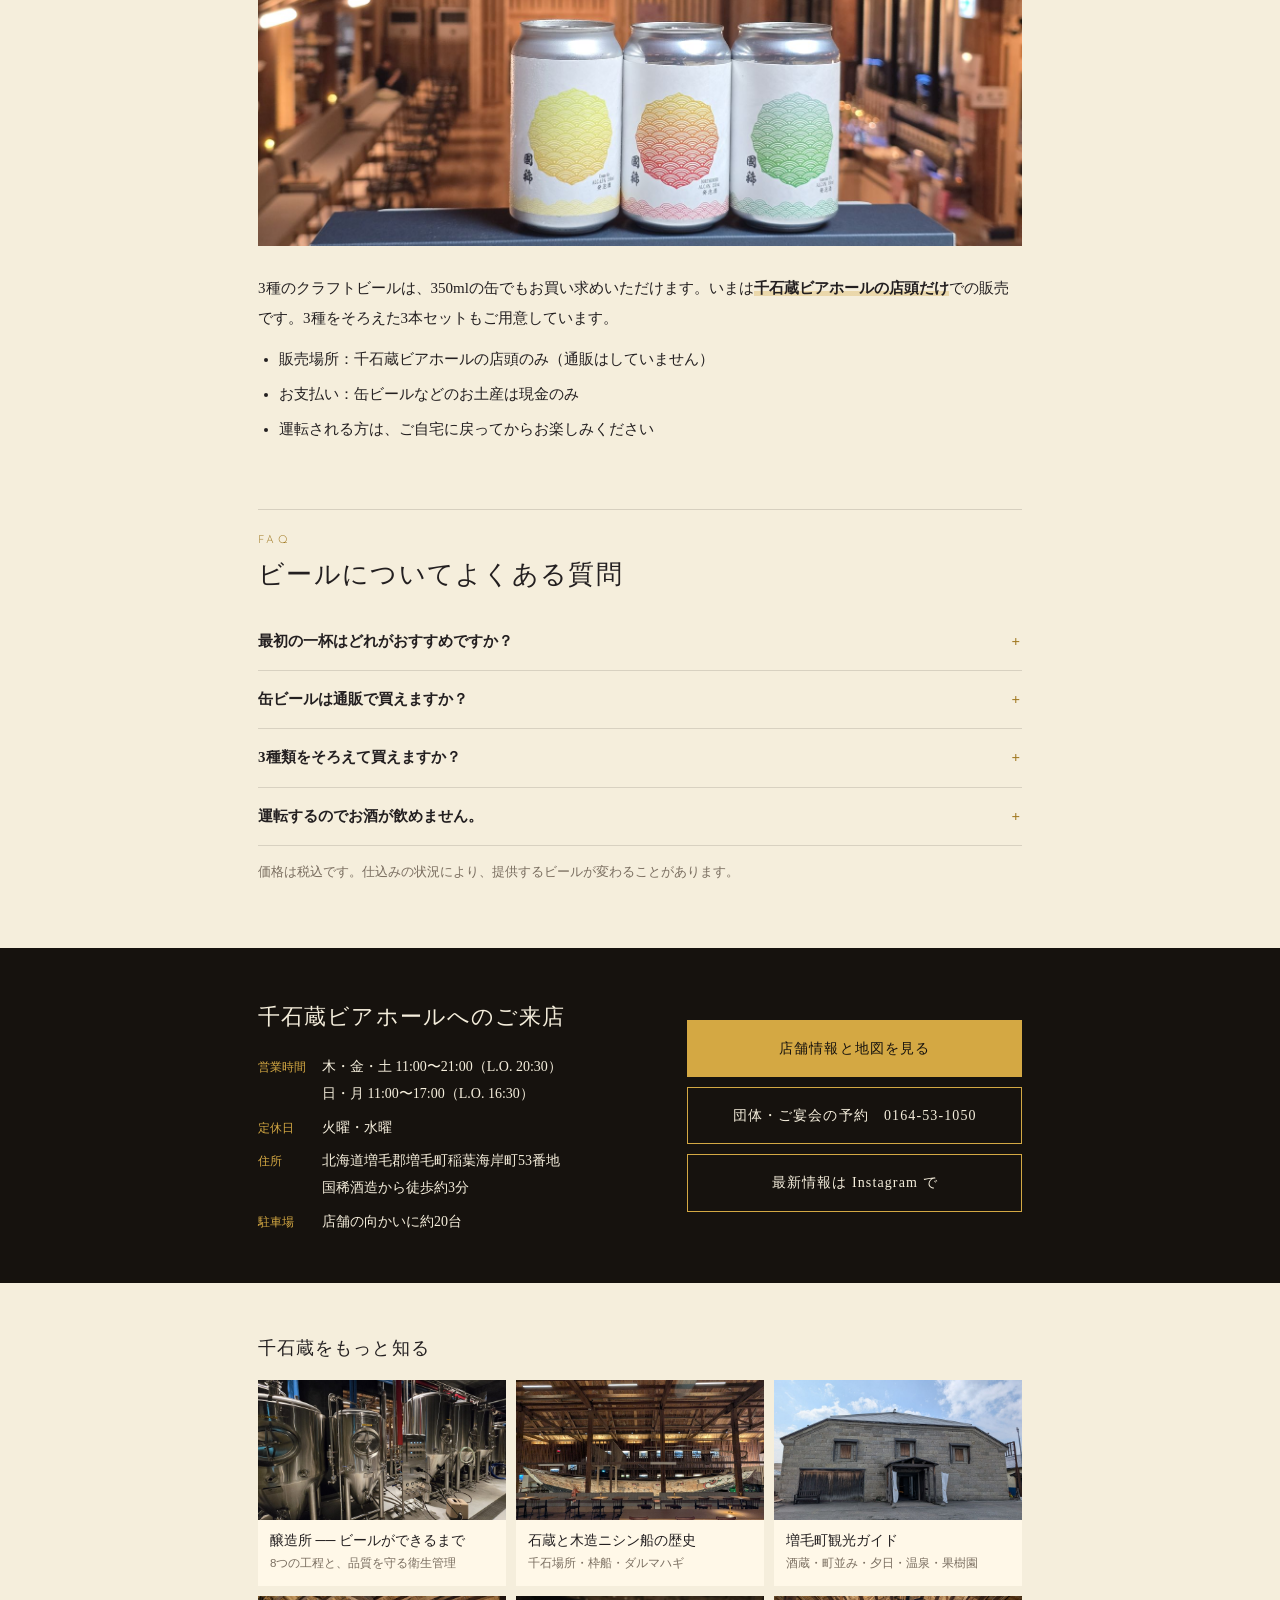
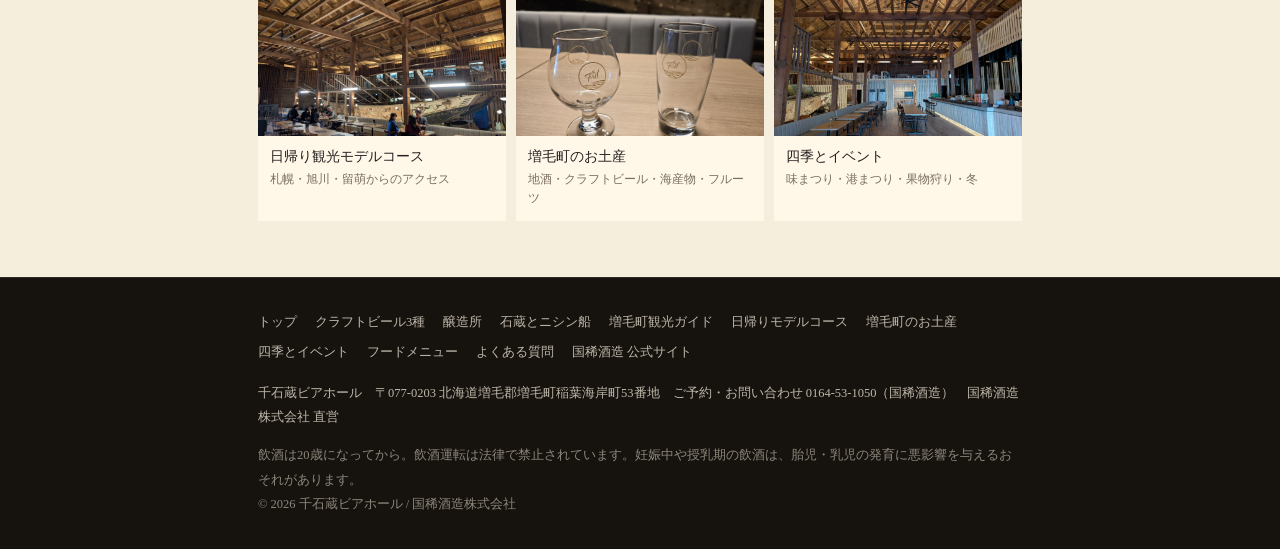
==== commit 6fc42c68: "観光ガイド・日帰りモデルコース・お土産・四季とイベントのページを追加 Co-Authored-By: Claude Opus 5.5 <noreply@anthropic.com>" ====
--- a/beer/index.html
+++ b/beer/index.html
@@ -143,10 +143,13 @@
 <header class="sub-header">
   <a class="sub-header__logo" href="../"><img src="../img/logo-white.png" width="493" height="67" alt="千石蔵ビアホール トップへ"></a>
   <nav class="sub-nav" id="sub-nav" aria-label="サイト内">
-    <a href="../beer/" aria-current="page">クラフトビール3種</a>
+    <a href="../beer/" aria-current="page">ビール</a>
     <a href="../brewery/">醸造所</a>
-    <a href="../history/">石蔵とニシン船</a>
-    <a href="../mashike/">増毛観光とランチ</a>
+    <a href="../history/">歴史</a>
+    <a href="../mashike/">観光ガイド</a>
+    <a href="../course/">モデルコース</a>
+    <a href="../omiyage/">お土産</a>
+    <a href="../season/">四季とイベント</a>
     <a href="../#shop">店舗情報</a>
   </nav>
   <button type="button" class="sub-burger" id="sub-burger" aria-label="メニューを開く" aria-expanded="false" aria-controls="sub-nav"><span></span><span></span><span></span></button>
@@ -262,7 +265,10 @@
   <ul>
     <li><a href="../brewery/"><img src="../img/brewery-1886.jpg" alt="" width="640" height="360" loading="lazy"><span>醸造所 ── ビールができるまで<small>8つの工程と、品質を守る衛生管理</small></span></a></li>
     <li><a href="../history/"><img src="../img/space-herring-boat.jpg" alt="" width="640" height="360" loading="lazy"><span>石蔵と木造ニシン船の歴史<small>千石場所・枠船・ダルマハギ</small></span></a></li>
-    <li><a href="../mashike/"><img src="../img/space-exterior.jpg" alt="" width="640" height="360" loading="lazy"><span>増毛観光とランチの回り方<small>アクセス・駐車場・周辺のみどころ</small></span></a></li>
+    <li><a href="../mashike/"><img src="../img/space-exterior.jpg" alt="" width="640" height="360" loading="lazy"><span>増毛町観光ガイド<small>酒蔵・町並み・夕日・温泉・果樹園</small></span></a></li>
+    <li><a href="../course/"><img src="../img/space-evening.jpg" alt="" width="640" height="360" loading="lazy"><span>日帰り観光モデルコース<small>札幌・旭川・留萌からのアクセス</small></span></a></li>
+    <li><a href="../omiyage/"><img src="../img/space-glasses.jpg" alt="" width="640" height="360" loading="lazy"><span>増毛町のお土産<small>地酒・クラフトビール・海産物・フルーツ</small></span></a></li>
+    <li><a href="../season/"><img src="../img/space-hall.jpg" alt="" width="640" height="360" loading="lazy"><span>四季とイベント<small>味まつり・港まつり・果物狩り・冬</small></span></a></li>
   </ul>
 </section>
 </main>
@@ -274,7 +280,10 @@
       <a href="../beer/">クラフトビール3種</a>
       <a href="../brewery/">醸造所</a>
       <a href="../history/">石蔵とニシン船</a>
-      <a href="../mashike/">増毛観光とランチ</a>
+      <a href="../mashike/">増毛町観光ガイド</a>
+      <a href="../course/">日帰りモデルコース</a>
+      <a href="../omiyage/">増毛町のお土産</a>
+      <a href="../season/">四季とイベント</a>
       <a href="../#food">フードメニュー</a>
       <a href="../#faq">よくある質問</a>
       <a href="https://kunimare.co.jp" target="_blank" rel="noopener">国稀酒造 公式サイト</a>
--- a/css/sub.css
+++ b/css/sub.css
@@ -47,7 +47,7 @@
 .menu-open .sub-burger span:nth-child(1) { transform: translateY(7px) rotate(45deg); }
 .menu-open .sub-burger span:nth-child(2) { opacity: 0; }
 .menu-open .sub-burger span:nth-child(3) { transform: translateY(-7px) rotate(-45deg); }
-@media (max-width: 860px) {
+@media (max-width: 1080px) {
   .sub-burger { display: block; }
   .sub-nav {
     display: none; position: absolute; top: 100%; left: 0; right: 0;
